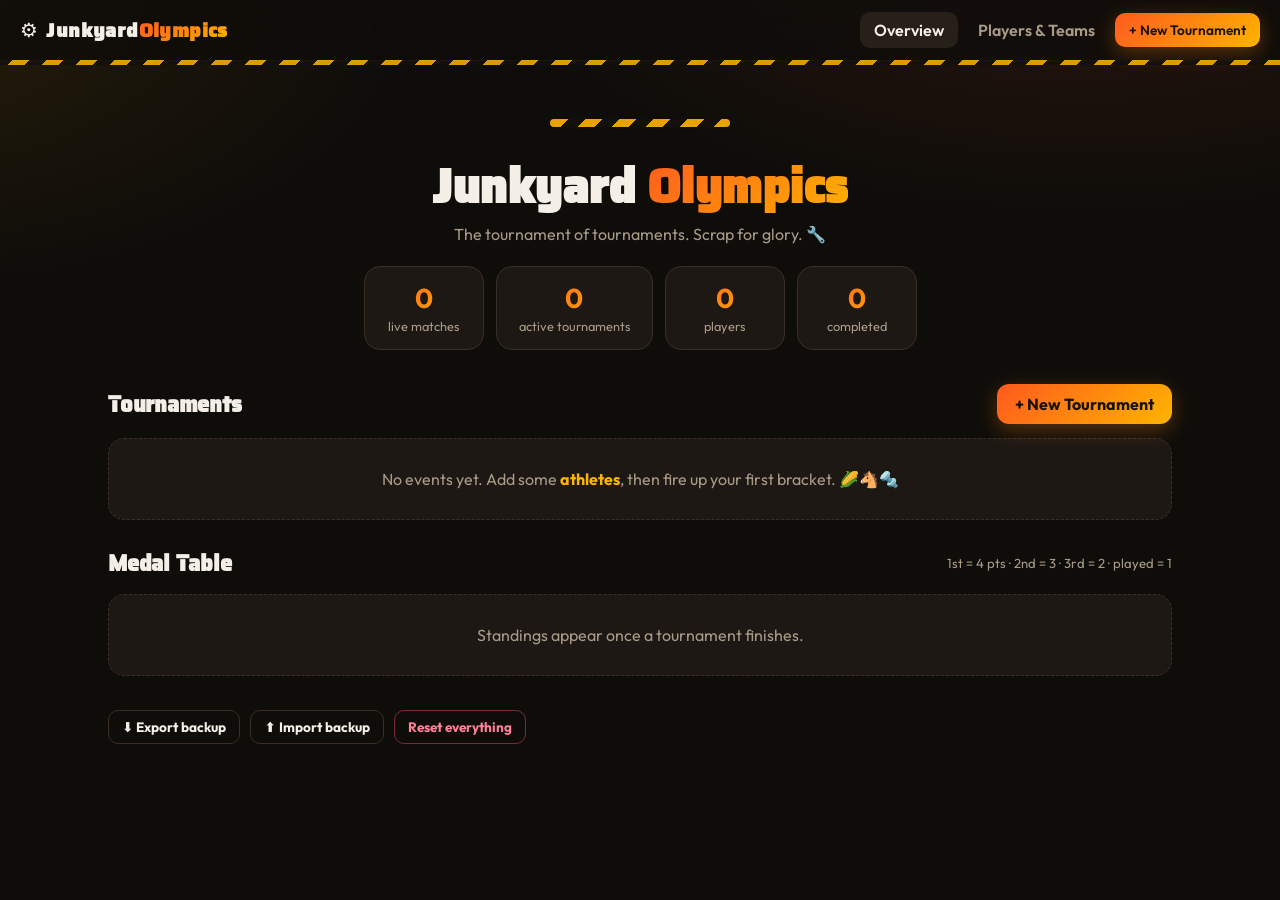
==== index.html @ e13b5304 "Theme the app for the Junkyard Olympics party - Rebrand UI to Junkyard Olympics with gear logo and s" ====
<!DOCTYPE html>
<html lang="en">
<head>
<meta charset="utf-8">
<meta name="viewport" content="width=device-width, initial-scale=1">
<title>Junkyard Olympics</title>
<link rel="icon" href="data:image/svg+xml,<svg xmlns=%22http://www.w3.org/2000/svg%22 viewBox=%220 0 100 100%22><text y=%22.9em%22 font-size=%2290%22>⚙️</text></svg>">
<link rel="preconnect" href="https://fonts.googleapis.com">
<link rel="preconnect" href="https://fonts.gstatic.com" crossorigin>
<link href="https://fonts.googleapis.com/css2?family=Outfit:wght@400;600;800;900&family=Saira+Stencil+One&display=swap" rel="stylesheet">
<link rel="stylesheet" href="css/style.css">
</head>
<body>
<header class="topbar">
  <a class="brand" href="#/">⚙️ <span>Junkyard<em>Olympics</em></span></a>
  <nav class="topnav">
    <a href="#/" data-nav="home">Overview</a>
    <a href="#/players" data-nav="players">Players &amp; Teams</a>
    <a href="#/new" class="btn btn-accent btn-sm" data-nav="new">+ New Tournament</a>
  </nav>
</header>
<main id="app"></main>
<canvas id="confetti"></canvas>
<div id="toasts"></div>
<script src="js/util.js"></script>
<script src="js/store.js"></script>
<script src="js/bracket.js"></script>
<script src="js/views.js"></script>
<script src="js/app.js"></script>
</body>
</html>
---- css/style.css ----
/* ============ Junkyard Olympics theme ============
   Rust, scrap steel and caution tape. */

:root {
  --bg: #0f0d0a;
  --bg2: #171310;
  --card: #1d1814;
  --card2: #272019;
  --line: #3a2f24;
  --text: #f4efe7;
  --muted: #a89a86;
  --accent: #ffb400;
  --accent2: #ff5a1e;
  --grad: linear-gradient(135deg, #ff5a1e, #ffb400);
  --hazard: repeating-linear-gradient(-45deg,
    #ffb400 0 12px, #14100c 12px 24px);
  --live: #ff4757;
  --ok: #06d6a0;
  --gold: #ffd166;
  --silver: #c8d0e0;
  --bronze: #e0925a;
  --radius: 16px;
}

* { box-sizing: border-box; margin: 0; padding: 0; }

html { scroll-behavior: smooth; }

body {
  font-family: 'Outfit', system-ui, -apple-system, 'Segoe UI', sans-serif;
  background:
    radial-gradient(1000px 500px at 85% -10%, rgba(255, 90, 30, .13), transparent 60%),
    radial-gradient(900px 480px at -10% 0%, rgba(255, 180, 0, .10), transparent 60%),
    var(--bg);
  color: var(--text);
  min-height: 100vh;
}

/* stencil display type for the junkyard look */
h1, h2, .brand, .round h4, .vs, .wintag {
  font-family: 'Saira Stencil One', 'Outfit', system-ui, sans-serif;
  font-weight: 400;
  letter-spacing: .02em;
}

a { color: inherit; text-decoration: none; }
h1, h2, h3, h4 { font-weight: 800; letter-spacing: -.01em; }
h1 { font-size: 2rem; }
h2 { font-size: 1.35rem; margin: 28px 0 14px; }
h3 { font-size: 1.05rem; }
.muted { color: var(--muted); }
.small { font-size: .82rem; }

main { max-width: 1100px; margin: 0 auto; padding: 24px 18px 80px; }

/* ---------- top bar ---------- */

.topbar {
  position: sticky; top: 0; z-index: 20;
  display: flex; align-items: center; justify-content: space-between;
  padding: 12px 20px;
  background: rgba(15, 13, 10, .82);
  backdrop-filter: blur(12px);
  border-bottom: 1px solid var(--line);
}
.topbar::after {
  content: ''; position: absolute; left: 0; right: 0; bottom: -5px;
  height: 5px; background: var(--hazard); opacity: .85;
}

.brand { font-size: 1.25rem; font-weight: 900; display: flex; gap: 8px; align-items: center; }
.brand em { font-style: normal; background: var(--grad); -webkit-background-clip: text; background-clip: text; color: transparent; }

.topnav { display: flex; gap: 6px; align-items: center; }
.topnav a { padding: 8px 14px; border-radius: 10px; font-weight: 600; color: var(--muted); }
.topnav a:hover { color: var(--text); background: var(--card); }
.topnav a.on { color: var(--text); background: var(--card2); }
.topnav a.btn { color: #1a1206; }

/* ---------- buttons / chips ---------- */

.btn {
  display: inline-flex; align-items: center; gap: 8px;
  border: 0; cursor: pointer; font: inherit; font-weight: 700;
  padding: 10px 18px; border-radius: 12px;
  background: var(--card2); color: var(--text);
  transition: transform .12s, box-shadow .12s, filter .12s;
}
.btn:hover { transform: translateY(-1px); filter: brightness(1.12); }
.btn:active { transform: translateY(0); }
.btn-accent { background: var(--grad); color: #1a1206; box-shadow: 0 6px 20px rgba(255, 140, 20, .3); }
.btn-ghost { background: transparent; border: 1px solid var(--line); }
.btn-danger { background: transparent; border: 1px solid #7a2a3a; color: #ff8097; }
.btn-danger:hover { background: rgba(255, 71, 87, .12); }
.btn-live { background: var(--live); color: #fff; }
.btn-sm { padding: 7px 13px; font-size: .85rem; border-radius: 10px; }
.btn-lg { padding: 14px 26px; font-size: 1.05rem; border-radius: 14px; }
.btn-score { background: var(--card2); font-size: 1.2rem; padding: 14px 0; flex: 1; }

.chip {
  display: inline-flex; align-items: center; gap: 6px;
  font-size: .74rem; font-weight: 700; letter-spacing: .04em;
  padding: 4px 10px; border-radius: 999px; text-transform: uppercase;
}
.chip-live { background: rgba(255, 71, 87, .16); color: #ff6b7d; }
.chip-active { background: rgba(76, 201, 240, .14); color: #6fd6ff; }
.chip-done { background: rgba(6, 214, 160, .14); color: #3fe0b0; }
.chip-rule { background: var(--card2); color: var(--muted); text-transform: none; letter-spacing: 0; }
.chip-static { background: rgba(255, 209, 102, .15); color: var(--gold); }
.chip-random { background: rgba(199, 125, 255, .15); color: #c77dff; }

.pulse {
  width: 8px; height: 8px; border-radius: 50%;
  background: var(--live);
  animation: pulse 1.2s infinite;
}
@keyframes pulse {
  0% { box-shadow: 0 0 0 0 rgba(255, 71, 87, .7); }
  70% { box-shadow: 0 0 0 7px rgba(255, 71, 87, 0); }
  100% { box-shadow: 0 0 0 0 rgba(255, 71, 87, 0); }
}

.badge-live { font-size: .8rem; margin-left: 4px; }

/* ---------- hero / stats ---------- */

.hero { text-align: center; padding: 34px 0 8px; }
.hero-stripe {
  width: 180px; height: 8px; margin: 0 auto 22px;
  background: var(--hazard); border-radius: 4px; opacity: .9;
}
.hero h1 { font-size: clamp(1.9rem, 5vw, 3rem); font-weight: 900; }
.hero h1 em { font-style: normal; background: var(--grad); -webkit-background-clip: text; background-clip: text; color: transparent; }

.stats { display: flex; gap: 12px; justify-content: center; flex-wrap: wrap; margin-top: 22px; }
.stat {
  background: var(--card); border: 1px solid var(--line); border-radius: var(--radius);
  padding: 14px 22px; min-width: 120px; text-align: center;
}
.stat b { display: block; font-size: 1.7rem; background: var(--grad); -webkit-background-clip: text; background-clip: text; color: transparent; }
.stat span { color: var(--muted); font-size: .8rem; }

/* ---------- sections / cards ---------- */

.sec-head { display: flex; align-items: center; justify-content: space-between; gap: 12px; flex-wrap: wrap; margin: 26px 0 14px; }
.sec-head h2, .sec-head h3 { margin: 0; }

.card {
  background: var(--card); border: 1px solid var(--line);
  border-radius: var(--radius); padding: 18px;
}

.empty {
  background: var(--card); border: 1px dashed var(--line);
  border-radius: var(--radius); padding: 30px; text-align: center; color: var(--muted);
}
.empty a { color: var(--accent); font-weight: 700; }

/* ---------- tournament cards ---------- */

.tgrid { display: grid; grid-template-columns: repeat(auto-fill, minmax(250px, 1fr)); gap: 14px; }

.tcard {
  background: var(--card); border: 1px solid var(--line); border-radius: var(--radius);
  padding: 18px; display: flex; flex-direction: column; gap: 8px;
  transition: transform .15s, border-color .15s, box-shadow .15s;
}
.tcard:hover { transform: translateY(-3px); border-color: #55432e; box-shadow: 0 14px 30px rgba(0, 0, 0, .35); }
.tcard-top { display: flex; justify-content: space-between; align-items: center; }
.tcard-icon { font-size: 1.9rem; }
.card-champ { color: var(--gold); font-weight: 700; font-size: .9rem; }

.bar { height: 6px; border-radius: 999px; background: var(--card2); overflow: hidden; margin-top: 6px; }
.bar-fill { height: 100%; background: var(--grad); border-radius: 999px; transition: width .4s; }

/* ---------- leaderboard ---------- */

.tablewrap { overflow-x: auto; border-radius: var(--radius); border: 1px solid var(--line); }
table.lb { width: 100%; border-collapse: collapse; background: var(--card); }
.lb th, .lb td { padding: 11px 14px; text-align: left; white-space: nowrap; }
.lb th { font-size: .74rem; text-transform: uppercase; letter-spacing: .06em; color: var(--muted); border-bottom: 1px solid var(--line); }
.lb tbody tr { border-bottom: 1px solid rgba(58, 47, 36, .5); }
.lb tbody tr:last-child { border-bottom: 0; }
.lb .rank { width: 44px; font-weight: 800; }
.lb .pts { font-weight: 800; font-size: 1.05rem; background: var(--grad); -webkit-background-clip: text; background-clip: text; color: transparent; }
.podium-1 { background: rgba(255, 209, 102, .07); }
.podium-2 { background: rgba(200, 208, 224, .05); }
.podium-3 { background: rgba(224, 146, 90, .06); }

/* ---------- players page ---------- */

.addrow { display: flex; gap: 10px; margin-bottom: 14px; flex-wrap: wrap; }
.addrow input { flex: 1; min-width: 220px; }

input, select, textarea {
  font: inherit; color: var(--text);
  background: var(--bg2); border: 1px solid var(--line); border-radius: 10px;
  padding: 10px 13px; outline: none;
}
input:focus, select:focus, textarea:focus { border-color: var(--accent); }

.chips { display: flex; flex-wrap: wrap; gap: 8px; margin: 6px 0 10px; }
.pchip {
  display: inline-flex; align-items: center; gap: 6px;
  background: var(--card2); border: 1px solid var(--line);
  padding: 6px 8px 6px 13px; border-radius: 999px; font-weight: 600; font-size: .9rem;
}
.pchip .x {
  border: 0; background: transparent; color: var(--muted); cursor: pointer;
  font-size: 1rem; line-height: 1; padding: 2px 6px; border-radius: 50%;
}
.pchip .x:hover { color: #ff6b7d; background: rgba(255, 71, 87, .15); }

.checkgrid { display: grid; grid-template-columns: repeat(auto-fill, minmax(180px, 1fr)); gap: 6px; }
.check { display: flex; align-items: center; gap: 8px; padding: 7px 10px; border-radius: 10px; cursor: pointer; }
.check:hover { background: var(--card2); }
.check input { accent-color: var(--accent); width: 16px; height: 16px; }

.teamgrid { display: grid; grid-template-columns: repeat(auto-fill, minmax(240px, 1fr)); gap: 12px; margin-top: 12px; }
.teamcard .sec-head { margin: 0 0 6px; }

/* ---------- new tournament form ---------- */

.form { display: flex; flex-direction: column; gap: 16px; max-width: 760px; }
.f { display: flex; flex-direction: column; gap: 6px; font-weight: 600; font-size: .92rem; }
.f input, .f select, .f textarea { font-weight: 400; }

.gamerow { display: flex; gap: 8px; flex-wrap: wrap; }
.gbtn {
  display: flex; flex-direction: column; align-items: center; gap: 4px;
  font: inherit; font-weight: 700; font-size: .85rem; cursor: pointer;
  background: var(--card2); color: var(--text);
  border: 2px solid transparent; border-radius: 14px; padding: 12px 18px;
  transition: border-color .12s, transform .12s;
}
.gbtn span { font-size: 1.6rem; }
.gbtn:hover { transform: translateY(-2px); }
.gbtn.on { border-color: var(--accent); background: rgba(255, 180, 0, .09); }

.f-rules { border: 1px solid var(--line); border-radius: var(--radius); padding: 14px 16px 16px; display: flex; flex-direction: column; gap: 12px; }
.f-rules legend { padding: 0 8px; font-weight: 800; }
.rulesrow { display: flex; gap: 14px; flex-wrap: wrap; }
.rulesrow .f { flex: 1; min-width: 110px; }

.rteams { display: grid; grid-template-columns: repeat(auto-fill, minmax(210px, 1fr)); gap: 8px; }
.rteam { background: var(--card2); border-radius: 12px; padding: 10px 13px; display: flex; flex-direction: column; gap: 2px; }

.draftcount { font-weight: 800; color: var(--muted); }
.draftcount.ok { color: var(--ok); }

/* ---------- tournament page ---------- */

.backlink { color: var(--muted); font-weight: 600; display: inline-block; margin-bottom: 14px; }
.backlink:hover { color: var(--text); }

.thead { display: flex; gap: 16px; align-items: flex-start; margin-bottom: 18px; }
.thead-icon { font-size: 2.6rem; line-height: 1; }
.chiprow { display: flex; gap: 8px; flex-wrap: wrap; margin-top: 8px; }

.podium { display: flex; gap: 14px; flex-wrap: wrap; margin: 14px 0 8px; }
.pod { display: flex; flex-direction: column; gap: 2px; padding: 10px 18px; border-radius: 12px; background: var(--card2); font-size: 1.15rem; }
.pod b { font-size: 1rem; }
.pod span { font-size: .75rem; color: var(--muted); }
.pod-1 { border: 1px solid rgba(255, 209, 102, .4); }
.pod-2 { border: 1px solid rgba(200, 208, 224, .3); }
.pod-3 { border: 1px solid rgba(224, 146, 90, .35); }
.pod-rest { opacity: .75; }

.queue { display: flex; flex-direction: column; gap: 8px; margin: 14px 0; }
.qitem {
  display: flex; align-items: center; gap: 12px; flex-wrap: wrap;
  background: var(--card); border: 1px solid var(--line);
  border-radius: 12px; padding: 10px 14px;
}
.qitem .btn { margin-left: auto; }
.qlive { border-color: rgba(255, 71, 87, .4); }

/* ---------- bracket ---------- */

.bracket {
  display: flex; gap: 26px; overflow-x: auto;
  padding: 14px 4px 20px;
}
.round { min-width: 230px; }
.round h4 {
  text-transform: uppercase; letter-spacing: .08em; font-size: .74rem;
  color: var(--muted); margin-bottom: 10px;
}
.roundcol {
  display: flex; flex-direction: column; justify-content: space-around;
  gap: 16px; height: 100%; min-height: 60px;
}

.match {
  background: var(--card); border: 1px solid var(--line); border-radius: 12px;
  overflow: hidden; position: relative;
}
.match.live { border-color: rgba(255, 71, 87, .55); box-shadow: 0 0 18px rgba(255, 71, 87, .15); }
.match.done { opacity: .92; }

.mrow {
  display: flex; justify-content: space-between; align-items: center;
  padding: 9px 13px; gap: 10px;
}
.mrow + .mrow { border-top: 1px solid rgba(58, 47, 36, .6); }
.mname { font-weight: 600; font-size: .92rem; overflow: hidden; text-overflow: ellipsis; white-space: nowrap; }
.mscore { font-weight: 800; }
.mrow.won { background: rgba(6, 214, 160, .08); }
.mrow.won .mname::after { content: ' ✓'; color: var(--ok); }
.mrow.lost { opacity: .55; }
.mact { padding: 8px 12px; border-top: 1px solid rgba(58, 47, 36, .6); display: flex; justify-content: flex-end; }

/* ---------- score page ---------- */

.scorepage { max-width: 900px; margin: 0 auto; }
.scorehead { text-align: center; margin-bottom: 22px; }
.scorehead h2 { margin: 0 0 10px; }
.scorehead .chiprow { justify-content: center; }

.scoreboard {
  display: grid; grid-template-columns: 1fr auto 1fr;
  gap: 16px; align-items: stretch;
}

.spanel {
  background: var(--card); border: 1px solid var(--line); border-radius: 20px;
  padding: 22px 18px; text-align: center;
  display: flex; flex-direction: column; gap: 10px;
  transition: border-color .2s, box-shadow .2s;
}
.spanel h3 { font-size: 1.25rem; }
.spanel.at-target { border-color: var(--gold); box-shadow: 0 0 24px rgba(255, 209, 102, .15); }
.spanel.winner { border-color: var(--ok); box-shadow: 0 0 24px rgba(6, 214, 160, .18); }

.sscore {
  font-size: clamp(4rem, 14vw, 7rem); font-weight: 900; line-height: 1;
  background: var(--grad); -webkit-background-clip: text; background-clip: text; color: transparent;
  font-variant-numeric: tabular-nums;
}
.sbtns { display: flex; gap: 8px; }
.wintag { font-weight: 900; color: var(--ok); letter-spacing: .1em; }

.vs { align-self: center; font-weight: 900; color: var(--muted); font-size: 1.1rem; }

.scoreactions { display: flex; justify-content: center; margin-top: 24px; gap: 12px; }

@media (max-width: 640px) {
  .scoreboard { grid-template-columns: 1fr; }
  .vs { display: none; }
  .thead h1 { font-size: 1.5rem; }
  .topnav a[data-nav="players"], .topnav a[data-nav="home"] { padding: 8px 9px; font-size: .85rem; }
}

/* ---------- data tools ---------- */

.datatools { display: flex; gap: 10px; flex-wrap: wrap; margin-top: 34px; }

/* ---------- toasts ---------- */

#toasts {
  position: fixed; bottom: 18px; left: 50%; transform: translateX(-50%);
  display: flex; flex-direction: column; gap: 8px; z-index: 50; width: min(480px, 92vw);
}
.toast {
  background: var(--card2); border: 1px solid var(--line);
  border-radius: 12px; padding: 12px 16px; font-size: .92rem;
  opacity: 0; transform: translateY(10px); transition: all .3s;
  box-shadow: 0 10px 30px rgba(0, 0, 0, .45);
}
.toast.show { opacity: 1; transform: translateY(0); }
.toast-ok { border-color: rgba(6, 214, 160, .5); }
.toast-warn { border-color: rgba(255, 209, 102, .5); }
.toast-error { border-color: rgba(255, 71, 87, .5); }

/* ---------- confetti ---------- */

#confetti { position: fixed; inset: 0; pointer-events: none; z-index: 60; }
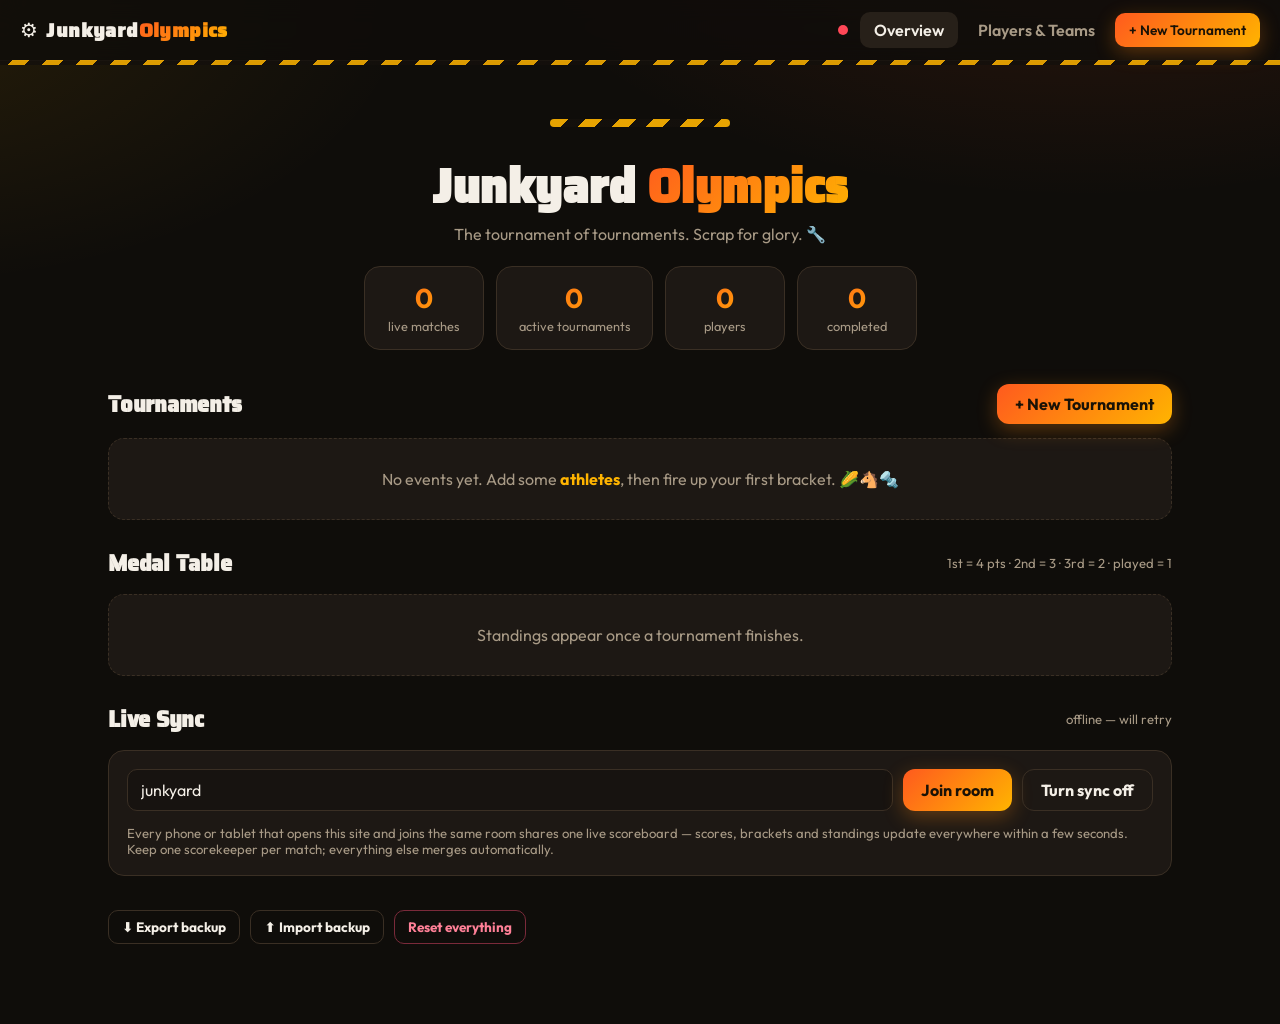
==== commit e8d481a6: "Add multi-device live sync via Cloudflare Worker + D1 Every device that opens the app and joins the " ====
--- a/index.html
+++ b/index.html
@@ -14,6 +14,7 @@
 <header class="topbar">
   <a class="brand" href="#/">⚙️ <span>Junkyard<em>Olympics</em></span></a>
   <nav class="topnav">
+    <span id="sync-dot" class="sync-dot sync-connecting" title="sync status"></span>
     <a href="#/" data-nav="home">Overview</a>
     <a href="#/players" data-nav="players">Players &amp; Teams</a>
     <a href="#/new" class="btn btn-accent btn-sm" data-nav="new">+ New Tournament</a>
@@ -25,6 +26,7 @@
 <script src="js/util.js"></script>
 <script src="js/store.js"></script>
 <script src="js/bracket.js"></script>
+<script src="js/sync.js"></script>
 <script src="js/views.js"></script>
 <script src="js/app.js"></script>
 </body>
--- a/css/style.css
+++ b/css/style.css
@@ -122,6 +122,16 @@
 
 .badge-live { font-size: .8rem; margin-left: 4px; }
 
+/* live-sync status dot in the top bar */
+.sync-dot {
+  width: 10px; height: 10px; border-radius: 50%;
+  background: #5c5348; margin-right: 6px; flex: none;
+}
+.sync-live { background: var(--ok); box-shadow: 0 0 8px rgba(6, 214, 160, .6); }
+.sync-error { background: var(--live); }
+.sync-connecting { background: var(--gold); animation: pulse 1.2s infinite; }
+.sync-off { background: #5c5348; }
+
 /* ---------- hero / stats ---------- */
 
 .hero { text-align: center; padding: 34px 0 8px; }
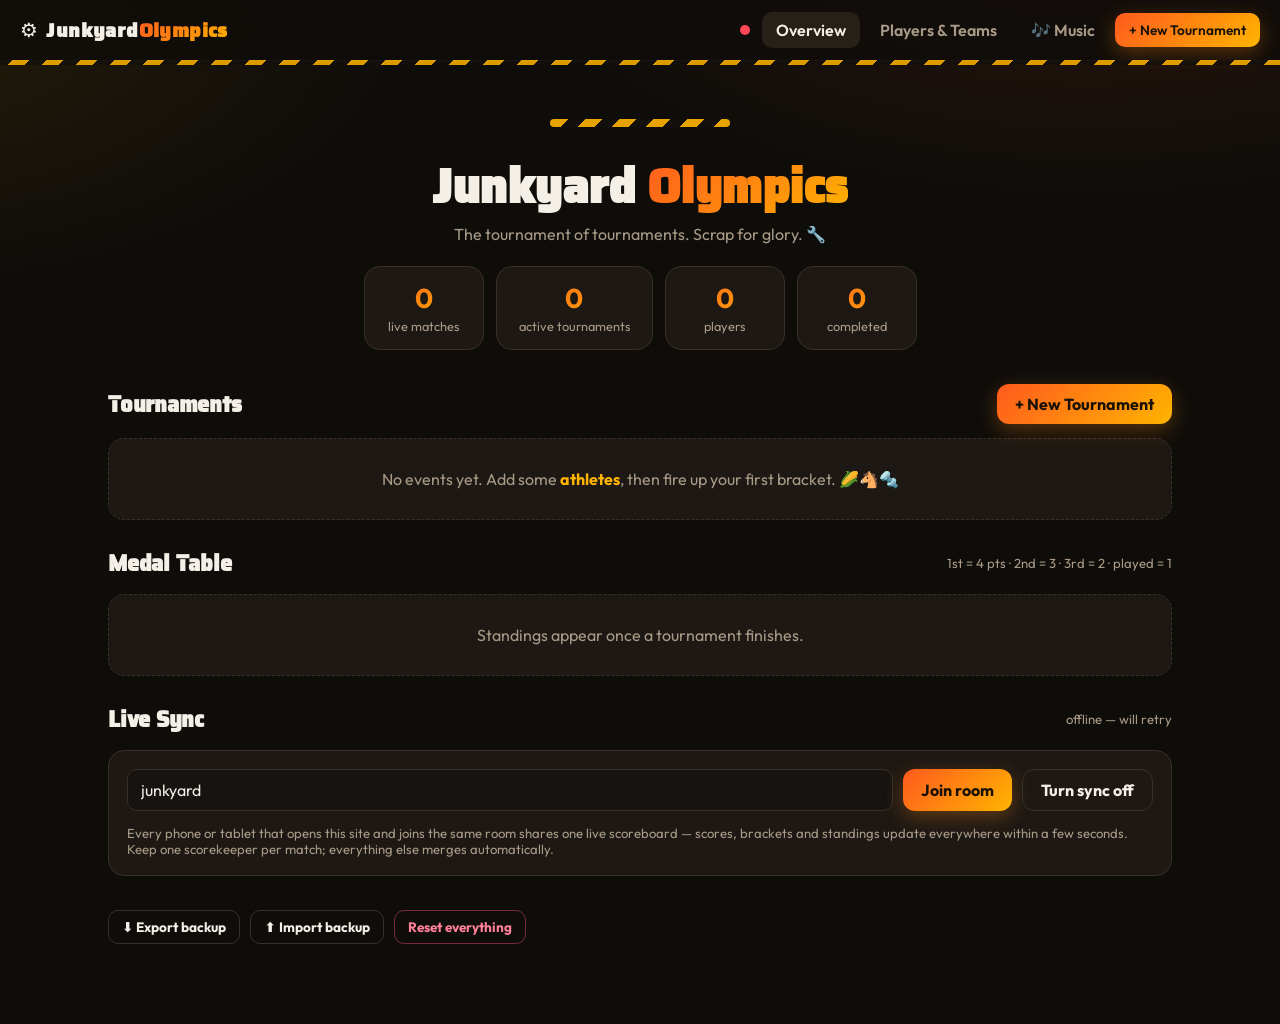
==== commit f16efa45: "Add Junkyard Jukebox — Spotify party music platform New sub-site at music.junkyardolympics.com (work" ====
--- a/index.html
+++ b/index.html
@@ -17,6 +17,7 @@
     <span id="sync-dot" class="sync-dot sync-connecting" title="sync status"></span>
     <a href="#/" data-nav="home">Overview</a>
     <a href="#/players" data-nav="players">Players &amp; Teams</a>
+    <a href="https://music.junkyardolympics.com" title="Junkyard Jukebox">🎶 Music</a>
     <a href="#/new" class="btn btn-accent btn-sm" data-nav="new">+ New Tournament</a>
   </nav>
 </header>
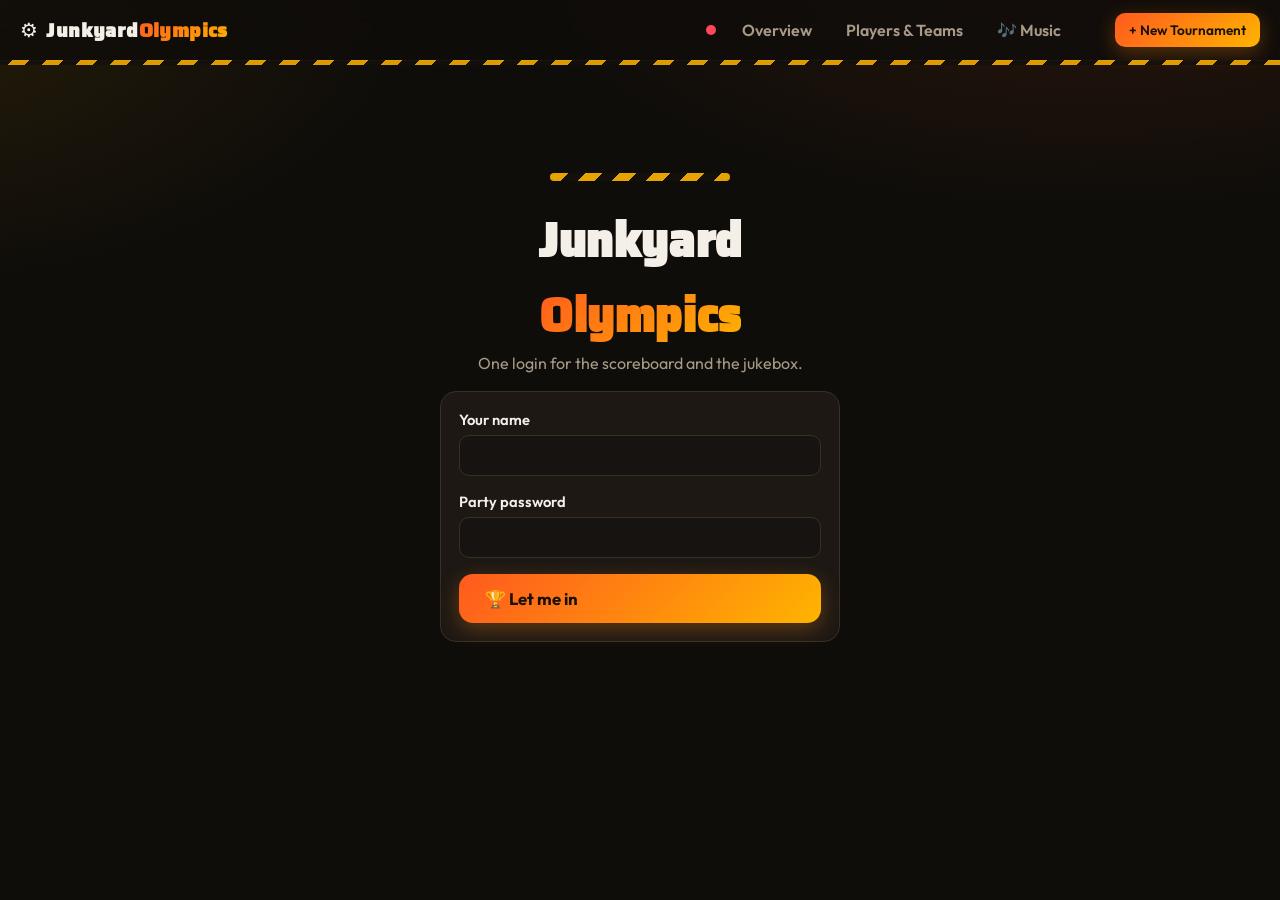
==== commit 011cf563: "Shared login across both sites + bracket admin powers One login now works on junkyardolympics.com an" ====
--- a/index.html
+++ b/index.html
@@ -18,6 +18,7 @@
     <a href="#/" data-nav="home">Overview</a>
     <a href="#/players" data-nav="players">Players &amp; Teams</a>
     <a href="https://music.junkyardolympics.com" title="Junkyard Jukebox">🎶 Music</a>
+    <a href="#" id="who" data-action="auth-logout" title="log out"></a>
     <a href="#/new" class="btn btn-accent btn-sm" data-nav="new">+ New Tournament</a>
   </nav>
 </header>
@@ -25,6 +26,7 @@
 <canvas id="confetti"></canvas>
 <div id="toasts"></div>
 <script src="js/util.js"></script>
+<script src="js/auth.js"></script>
 <script src="js/store.js"></script>
 <script src="js/bracket.js"></script>
 <script src="js/sync.js"></script>
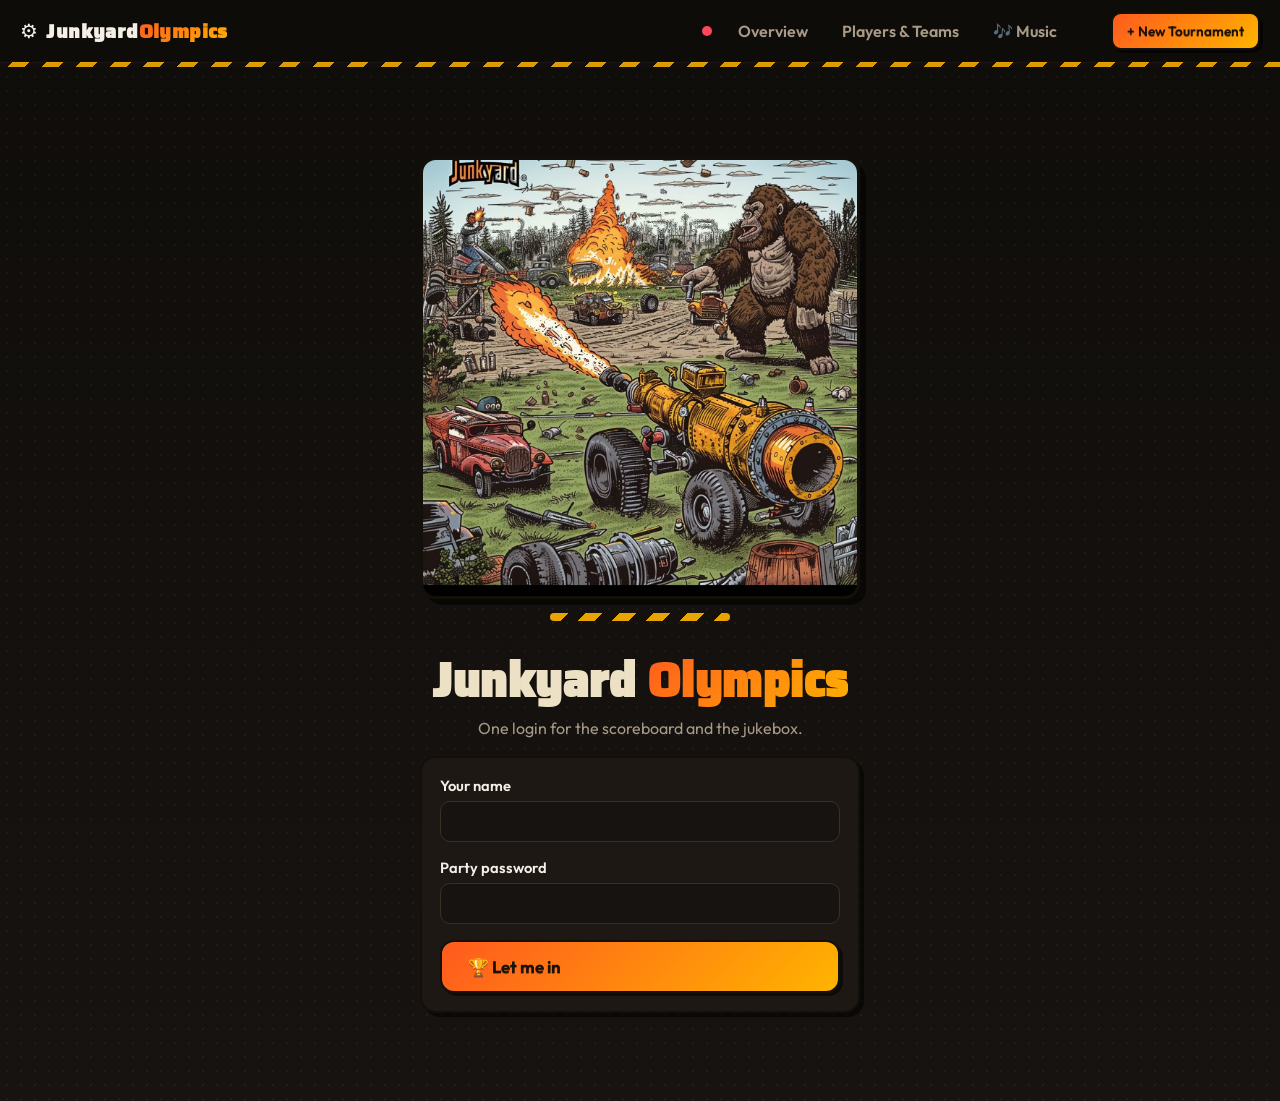
==== commit 1eeb7a3b: "Merge Chris's brand, QR signup flow, and Field Pong From Chris's junkyard-olympics spec/plan (his re" ====
--- a/index.html
+++ b/index.html
@@ -25,6 +25,7 @@
 <main id="app"></main>
 <canvas id="confetti"></canvas>
 <div id="toasts"></div>
+<script src="js/qrcode.js"></script>
 <script src="js/util.js"></script>
 <script src="js/auth.js"></script>
 <script src="js/store.js"></script>
--- a/css/style.css
+++ b/css/style.css
@@ -385,3 +385,57 @@
 /* ---------- confetti ---------- */
 
 #confetti { position: fixed; inset: 0; pointer-events: none; z-index: 60; }
+
+/* ---- double-elimination bracket sections ---- */
+.brh { margin: 18px 0 8px; font-size: 1.05rem; }
+.brh .muted.small { font-weight: 400; }
+
+/* ==== Chris's brand pass: comic outlines, halftone grit, junkyard palette ==== */
+:root {
+  --olive: #7a8450; --cream: #ece1c4; --rustred: #c23b22; --ink: #131009;
+}
+/* halftone dot grit over the background */
+body {
+  background-image:
+    radial-gradient(rgba(236, 225, 196, .05) 1px, transparent 1.4px),
+    linear-gradient(180deg, var(--bg) 0%, var(--bg2) 100%);
+  background-size: 14px 14px, 100% 100%;
+}
+h1, h2 { color: var(--cream); }
+/* comic-book panels: fat ink outlines + offset shadow */
+.card, .tcard, .match, .qitem, .teamcard, .albumcard, .stat {
+  border: 2px solid var(--ink);
+  box-shadow: 4px 4px 0 rgba(0, 0, 0, .55);
+}
+.btn-accent {
+  border: 2px solid var(--ink);
+  box-shadow: 3px 3px 0 rgba(0, 0, 0, .55);
+  text-shadow: 0 1px 0 rgba(0, 0, 0, .35);
+}
+.btn-accent:active { transform: translate(2px, 2px); box-shadow: 1px 1px 0 rgba(0, 0, 0, .55); }
+.chip { border: 1.5px solid var(--ink); }
+.bar { border: 1.5px solid var(--ink); }
+.pod-1 b { color: var(--gold); }
+/* hero artwork */
+.heroart {
+  display: block; width: 100%; max-width: 560px; margin: 0 auto 14px;
+  border: 3px solid var(--ink); border-radius: var(--radius);
+  box-shadow: 6px 6px 0 rgba(0, 0, 0, .55);
+}
+.hero-banner .heroart { max-width: 720px; }
+/* signup QR poster */
+.qr-poster {
+  margin-top: 14px; padding: 22px; text-align: center;
+  background: var(--cream); color: var(--ink);
+  border: 4px solid var(--ink); border-radius: var(--radius);
+  box-shadow: 8px 8px 0 rgba(0, 0, 0, .55);
+}
+.qr-poster h2 { color: var(--ink); margin: 12px 0 8px; letter-spacing: .04em; }
+.qr-poster p { color: #4a4335; font-weight: 600; }
+.qr-poster .qr-hero { width: 100%; max-width: 380px; border: 3px solid var(--ink); border-radius: 12px; }
+.qr-poster .qr-code svg { width: 260px; height: 260px; border: 3px solid var(--ink); background: #fff; }
+@media print {
+  body * { visibility: hidden; }
+  .qr-poster, .qr-poster * { visibility: visible; }
+  .qr-poster { position: absolute; inset: 0; margin: 0; box-shadow: none; }
+}
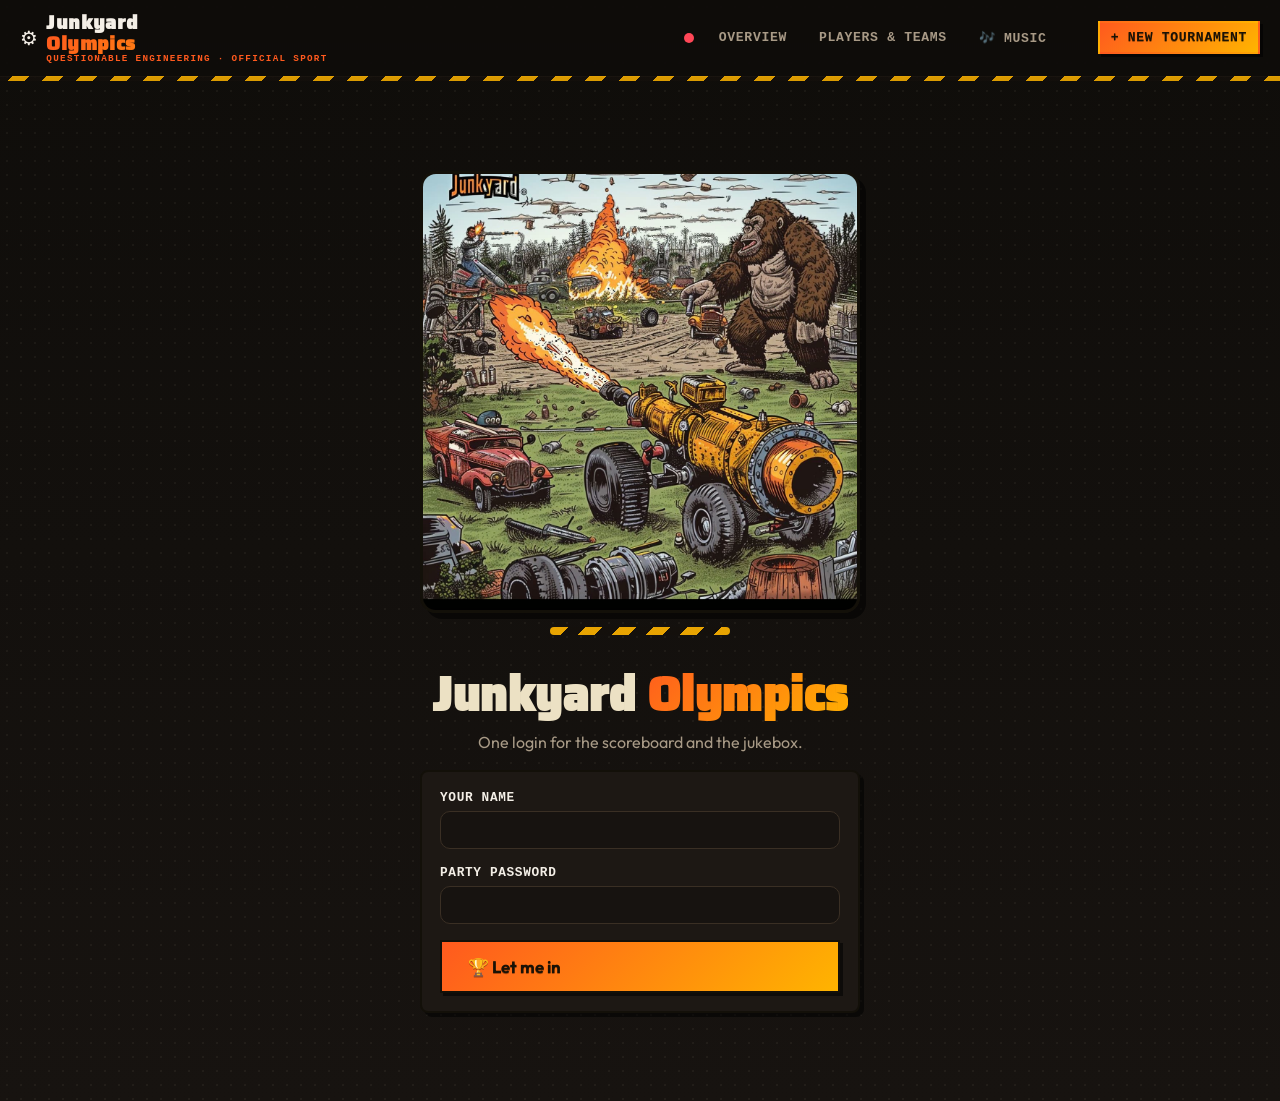
==== commit a49f5b66: "Merge round 2: self-teams w/ censor, host-only creation, HQ bridge, Chris surface style - Guests can" ====
--- a/index.html
+++ b/index.html
@@ -12,12 +12,13 @@
 </head>
 <body>
 <header class="topbar">
-  <a class="brand" href="#/">⚙️ <span>Junkyard<em>Olympics</em></span></a>
+  <a class="brand" href="#/">⚙️ <span>Junkyard<em>Olympics</em><small>questionable engineering · official sport</small></span></a>
   <nav class="topnav">
     <span id="sync-dot" class="sync-dot sync-connecting" title="sync status"></span>
     <a href="#/" data-nav="home">Overview</a>
     <a href="#/players" data-nav="players">Players &amp; Teams</a>
     <a href="https://music.junkyardolympics.com" title="Junkyard Jukebox">🎶 Music</a>
+    <a href="#" id="nav-tv" target="_blank" rel="noopener" title="TV broadcast (Event HQ)" style="display:none">📺 TV</a>
     <a href="#" id="who" data-action="auth-logout" title="log out"></a>
     <a href="#/new" class="btn btn-accent btn-sm" data-nav="new">+ New Tournament</a>
   </nav>
--- a/css/style.css
+++ b/css/style.css
@@ -439,3 +439,28 @@
   .qr-poster, .qr-poster * { visibility: visible; }
   .qr-poster { position: absolute; inset: 0; margin: 0; box-shadow: none; }
 }
+
+/* ==== Chris's surface system: masthead + ticket tabs + courier metadata ==== */
+.brand span { display: inline-flex; flex-direction: column; line-height: 1.05; }
+.brand small {
+  font-family: 'Courier New', monospace; font-weight: 700; font-size: .58rem;
+  letter-spacing: .14em; text-transform: uppercase; color: var(--accent2);
+}
+.topnav a {
+  font-family: 'Courier New', monospace; font-weight: 700; font-size: .82rem;
+  text-transform: uppercase; letter-spacing: .05em;
+  border: 2px solid transparent; border-radius: 0; padding: 7px 11px;
+}
+.topnav a.on, .topnav a:hover {
+  background: var(--cream); color: var(--ink);
+  border-color: var(--ink); box-shadow: 2px 2px 0 rgba(0, 0, 0, .55);
+}
+.topnav a.btn { border-radius: 0; }
+.chip, .muted.small, .small, .tmeta, .f label, label.f {
+  font-family: 'Courier New', monospace;
+}
+.f { text-transform: uppercase; letter-spacing: .05em; font-size: .8rem; }
+.f input, .f select, .f textarea { text-transform: none; letter-spacing: normal; font-family: 'Outfit', sans-serif; }
+.chip { border-radius: 0; text-transform: uppercase; letter-spacing: .04em; }
+.btn { border-radius: 0; }
+.card, .tcard, .match, .teamcard { border-radius: 8px; }
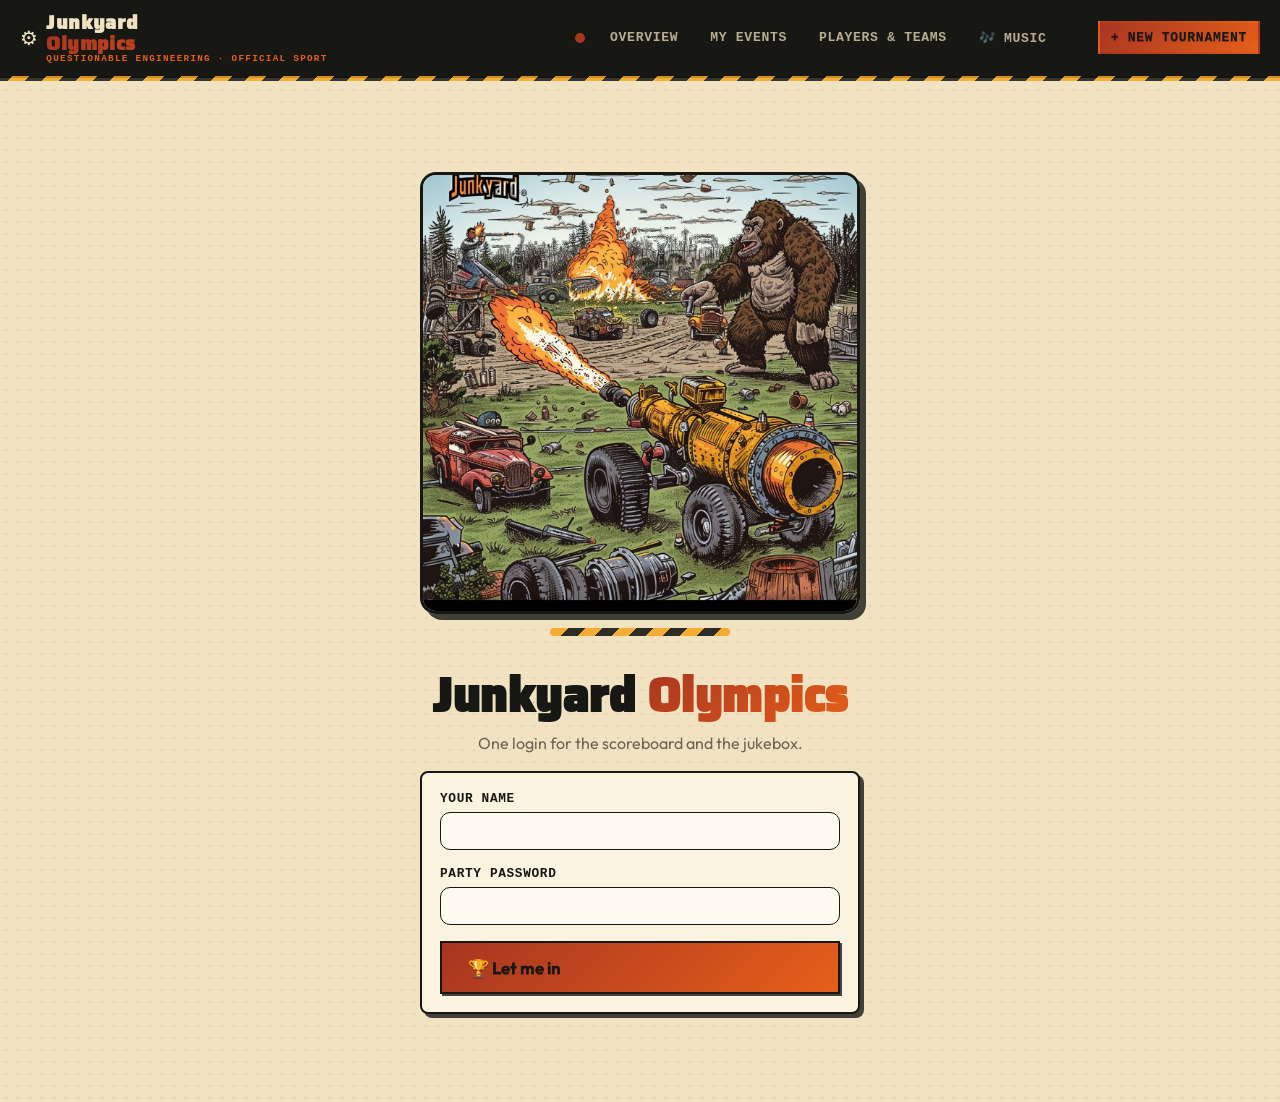
==== commit b6f66fd4: "Event self-signup — Chris's "pick my events" flow on the scoreboard - Guests land on a Pick Your Eve" ====
--- a/index.html
+++ b/index.html
@@ -16,6 +16,7 @@
   <nav class="topnav">
     <span id="sync-dot" class="sync-dot sync-connecting" title="sync status"></span>
     <a href="#/" data-nav="home">Overview</a>
+    <a href="#/games" data-nav="games">My Events</a>
     <a href="#/players" data-nav="players">Players &amp; Teams</a>
     <a href="https://music.junkyardolympics.com" title="Junkyard Jukebox">🎶 Music</a>
     <a href="#" id="nav-tv" target="_blank" rel="noopener" title="TV broadcast (Event HQ)" style="display:none">📺 TV</a>
--- a/css/style.css
+++ b/css/style.css
@@ -464,3 +464,93 @@
 .chip { border-radius: 0; text-transform: uppercase; letter-spacing: .04em; }
 .btn { border-radius: 0; }
 .card, .tcard, .match, .teamcard { border-radius: 8px; }
+.qr-poster .qr-pass-line {
+  font-family: 'Courier New', monospace; font-weight: 700; font-size: 1.05rem;
+  letter-spacing: .06em; margin-top: 10px; border-top: 3px dashed var(--ink); padding-top: 12px;
+}
+
+/* ==================== PAPER EDITION ====================
+   Chris's competitor-pass look: dirty-cream paper, ink text,
+   ticket cards, flame-orange accents, dark masthead. */
+:root {
+  --bg: #f1e3c1;
+  --bg2: #e7d7b0;
+  --card: #faf3e0;
+  --card2: #efe4c8;
+  --line: #171814;
+  --text: #171814;
+  --muted: #6c6350;
+  --accent: #e65f1a;
+  --accent2: #a73520;
+  --grad: linear-gradient(135deg, #a73520, #e65f1a);
+  --hazard: repeating-linear-gradient(-45deg, #f5a623 0 12px, #171814 12px 24px);
+  --live: #a73520;
+  --ok: #667342;
+  --gold: #8a6100;
+  --ink: #171814;
+  --cream: #f1e3c1;
+  --olive: #667342;
+}
+body {
+  background-color: var(--bg);
+  background-image: radial-gradient(rgba(23, 24, 20, .07) 1px, transparent 1.4px);
+  background-size: 12px 12px;
+  color: var(--text);
+}
+h1, h2 { color: var(--ink); }
+main h2 { text-transform: uppercase; border-bottom: 3px solid var(--ink); padding-bottom: 6px; }
+.hero h1 em, .brand em { background: var(--grad); -webkit-background-clip: text; background-clip: text; color: transparent; }
+
+/* masthead stays soot-dark like the competitor pass */
+.topbar { background: #171814; border-bottom: 2px solid #000; backdrop-filter: none; }
+.topbar .brand, .topbar .brand span { color: #f1e3c1; }
+.topnav a { color: #b9ad92; }
+.topnav a:hover, .topnav a.on { color: var(--ink); background: var(--cream); }
+
+/* buttons get full ink outlines on paper */
+.btn { border: 2px solid var(--ink); box-shadow: 2px 2px 0 rgba(23, 24, 20, .8); }
+.btn:hover { transform: none; filter: none; background: #fff8ea; }
+.btn-accent:hover { background: var(--grad); filter: brightness(1.06); }
+.btn-ghost { background: transparent; }
+.btn-danger { border-color: var(--accent2); color: var(--accent2); }
+.btn-danger:hover { background: rgba(167, 53, 32, .1); }
+.btn-live { background: var(--live); color: #f1e3c1; }
+.topnav a.btn, .btn-accent { color: #171814; }
+
+/* chips re-inked for light paper */
+.chip-live { background: rgba(167, 53, 32, .14); color: #a73520; }
+.chip-active { background: rgba(43, 93, 115, .14); color: #2b5d73; }
+.chip-done { background: rgba(102, 115, 66, .18); color: #4d5731; }
+.chip-static { background: rgba(245, 166, 35, .2); color: #7a5600; }
+.chip-random { background: rgba(109, 75, 143, .14); color: #5d3f7d; }
+.chip-rule { background: var(--card2); color: #4a4335; }
+
+.tcard:hover { border-color: var(--ink); box-shadow: 6px 6px 0 rgba(23, 24, 20, .8); }
+.card, .tcard, .match, .qitem, .teamcard, .stat {
+  box-shadow: 4px 4px 0 rgba(23, 24, 20, .8);
+}
+.heroart, .hero-banner .heroart { box-shadow: 6px 6px 0 rgba(23, 24, 20, .8); }
+
+.lb tbody tr { border-bottom: 1px solid rgba(23, 24, 20, .18); }
+.podium-1 { background: rgba(245, 166, 35, .13); }
+.podium-2 { background: rgba(136, 144, 138, .12); }
+.podium-3 { background: rgba(224, 146, 90, .14); }
+
+input, select, textarea { background: #fffaef; }
+.pchip .x:hover { color: #a73520; background: rgba(167, 53, 32, .12); }
+.gbtn.on { border-color: var(--accent); background: rgba(230, 95, 26, .1); }
+
+.mrow + .mrow, .mact { border-top: 1px solid rgba(23, 24, 20, .25); }
+.mrow.won { background: rgba(102, 115, 66, .16); }
+.qlive { border-color: var(--accent2); }
+.match.live { border-color: var(--accent2); box-shadow: 4px 4px 0 rgba(167, 53, 32, .5); }
+
+.toast { box-shadow: 4px 4px 0 rgba(23, 24, 20, .5); border-width: 2px; }
+.toast-ok { border-color: var(--ok); }
+.toast-warn { border-color: #b07c12; }
+.toast-error { border-color: var(--accent2); }
+
+.spanel.at-target { border-color: #b07c12; box-shadow: 4px 4px 0 rgba(176, 124, 18, .4); }
+.spanel.winner { border-color: var(--ok); box-shadow: 4px 4px 0 rgba(102, 115, 66, .45); }
+.wintag { color: var(--ok); }
+.brand small { color: var(--accent); }
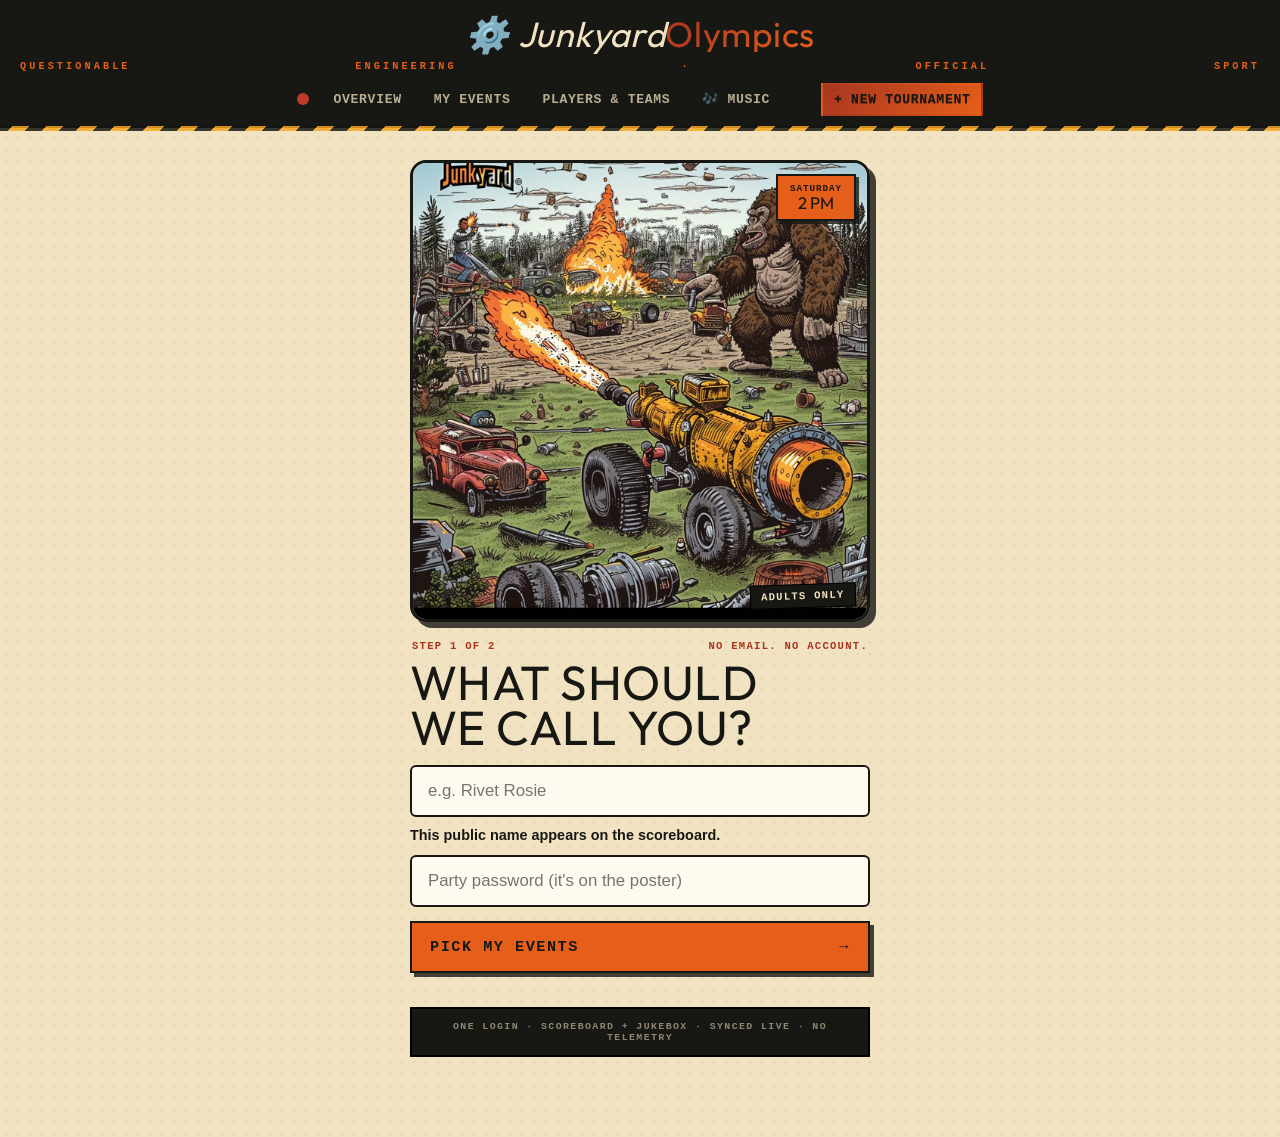
==== commit 3bd1b347: "Stacked masthead: brand above everything, tagline stretched full-width Co-Authored-By: Claude Fable " ====
--- a/index.html
+++ b/index.html
@@ -11,8 +11,9 @@
 <link rel="stylesheet" href="css/style.css">
 </head>
 <body>
-<header class="topbar">
-  <a class="brand" href="#/">⚙️ <span>Junkyard<em>Olympics</em><small>questionable engineering · official sport</small></span></a>
+<header class="topbar stacked">
+  <a class="brand" href="#/">⚙️ <span>Junkyard<em>Olympics</em></span></a>
+  <div class="brand-tag">questionable engineering · official sport</div>
   <nav class="topnav">
     <span id="sync-dot" class="sync-dot sync-connecting" title="sync status"></span>
     <a href="#/" data-nav="home">Overview</a>
--- a/css/style.css
+++ b/css/style.css
@@ -554,3 +554,197 @@
 .spanel.winner { border-color: var(--ok); box-shadow: 4px 4px 0 rgba(102, 115, 66, .45); }
 .wintag { color: var(--ok); }
 .brand small { color: var(--accent); }
+
+/* ==================== competitor pass (guest home) ==================== */
+.pass { max-width: 720px; margin: 0 auto; }
+.eyebrow {
+  font-family: 'Courier New', monospace; font-weight: 700; font-size: .72rem;
+  text-transform: uppercase; letter-spacing: .16em; color: var(--accent2); margin-bottom: 4px;
+}
+.passhead h1 { font-size: clamp(1.7rem, 6vw, 2.4rem); margin: 0; }
+.passcount { text-align: right; line-height: 1.1; }
+.passcount b { font-size: 1.7rem; display: block; }
+.passcount small { font-family: 'Courier New', monospace; text-transform: uppercase; font-size: .68rem; color: var(--muted); }
+
+.callcard {
+  display: block; margin-top: 14px; padding: 20px;
+  background: var(--grad); color: #171814;
+  border: 3px solid var(--ink); border-radius: 8px;
+  box-shadow: 5px 5px 0 rgba(23, 24, 20, .8);
+}
+.callcard .eyebrow { color: #171814; }
+.callcard h2 { border: 0; margin: 4px 0 6px; padding: 0; color: #171814; }
+.callcard.live { animation: callpulse 1.6s infinite; }
+@keyframes callpulse {
+  0%, 100% { box-shadow: 5px 5px 0 rgba(23, 24, 20, .8); }
+  50% { box-shadow: 5px 5px 0 rgba(167, 53, 32, .9), 0 0 0 4px rgba(167, 53, 32, .25); }
+}
+.callvs { font-weight: 800; margin-bottom: 12px; }
+.callvs span { background: #171814; color: #f1e3c1; padding: 2px 8px; margin: 0 6px; font-size: .8rem; }
+
+.quietcard { margin-top: 14px; color: var(--muted); border-style: dashed; }
+
+.plate { display: flex; align-items: center; gap: 12px; border-bottom: 0 !important; padding-bottom: 0 !important; margin-top: 30px; }
+.pnum {
+  font-family: 'Saira Stencil One', sans-serif; font-size: 1.3rem; line-height: 1;
+  padding: 9px 11px; border: 2px solid var(--ink); color: #f1e3c1;
+  box-shadow: 3px 3px 0 rgba(23, 24, 20, .8); flex: none;
+}
+.p-rust { background: #a73520; }
+.p-soot { background: #171814; }
+.p-olive { background: #667342; }
+.ptitle { display: flex; flex-direction: column; line-height: 1.15; }
+.ptitle small {
+  font-family: 'Courier New', monospace; font-weight: 700; font-size: .66rem;
+  text-transform: uppercase; letter-spacing: .14em; color: var(--accent2);
+}
+
+.passrows { display: flex; flex-direction: column; gap: 10px; margin-top: 12px; }
+.passrow {
+  display: flex; align-items: center; gap: 12px; padding: 12px 14px;
+  background: var(--card); border: 2px solid var(--ink); border-radius: 8px;
+  border-left: 10px solid var(--accent);
+  box-shadow: 4px 4px 0 rgba(23, 24, 20, .8);
+}
+.passrow:hover { background: #fff8ea; }
+.passrow .passicon { font-size: 1.5rem; flex: none; }
+.passrow .passinfo { flex: 1; min-width: 0; display: flex; flex-direction: column; }
+.passrow .passinfo b { letter-spacing: .03em; }
+.passrow .passinfo small { font-family: 'Courier New', monospace; color: var(--muted); font-size: .76rem; }
+
+/* ==================== FIDELITY PASS: Chris's exact type + components ==================== */
+:root { --display: Impact, 'Arial Narrow Bold', 'Arial Narrow', 'Franklin Gothic Medium', 'Outfit', sans-serif; }
+body { font-family: Arial, Helvetica, sans-serif; }
+h1, h2, h3, .brand, .round h4, .vs, .wintag, .pnum, .ptitle, .tname, .gbtn {
+  font-family: var(--display); font-weight: 400; letter-spacing: .015em;
+}
+h1, .passhead h1 { font-style: italic; }
+.brand { font-style: italic; letter-spacing: .02em; }
+.brand em { -webkit-text-stroke: 0; }
+
+/* masthead LOCAL LIVE bug (replaces the bare sync dot) */
+.sync-dot {
+  width: auto; height: auto; border-radius: 0;
+  background: transparent !important; box-shadow: none !important; animation: none !important;
+  border: 1px solid #f1e3c1; padding: 4px 9px;
+  font-family: 'Courier New', monospace; font-weight: 700; font-size: .6rem;
+  letter-spacing: .12em; color: #f1e3c1; display: inline-flex; align-items: center; gap: 6px;
+}
+.sync-dot::before { content: '●'; color: #8a8a8a; }
+.sync-dot::after { content: 'LOCAL LIVE'; }
+.sync-live::before { color: #58e08a; }
+.sync-error::before { color: #ff5a4d; }
+.sync-connecting::before { color: #f5a623; }
+
+/* ---------- signup page (Chris's step 1) ---------- */
+.signup { max-width: 460px; margin: 0 auto; padding-top: 8px; }
+.herowrap { position: relative; }
+.herowrap .heroart { margin-bottom: 0; max-width: 100%; }
+.hero-plate {
+  position: absolute; top: 14px; right: 14px; text-align: center;
+  background: var(--accent); color: #171814; padding: 8px 12px;
+  font-family: var(--display); font-size: 1.05rem; line-height: 1.05;
+  border: 2px solid var(--ink); box-shadow: 3px 3px 0 rgba(23, 24, 20, .8);
+}
+.hero-plate small { display: block; font-family: 'Courier New', monospace; font-weight: 700; font-size: .58rem; letter-spacing: .1em; }
+.hero-sticker {
+  position: absolute; bottom: 14px; right: 14px;
+  background: #171814; color: #f1e3c1; padding: 5px 10px;
+  font-family: 'Courier New', monospace; font-weight: 700; font-size: .66rem; letter-spacing: .12em;
+  border: 1.5px solid #000; transform: rotate(-2deg);
+}
+.steprow {
+  display: flex; justify-content: space-between; margin: 18px 2px 8px;
+  font-family: 'Courier New', monospace; font-weight: 700; font-size: .66rem;
+  letter-spacing: .12em; color: var(--accent2); text-transform: uppercase;
+}
+.bigask {
+  font-family: var(--display); font-style: normal; font-size: clamp(2.2rem, 9vw, 3rem);
+  line-height: .95; letter-spacing: .01em; text-transform: uppercase; margin: 0 0 14px;
+}
+.signup input {
+  width: 100%; font-size: 1.05rem; padding: 14px 16px;
+  border: 2.5px solid var(--ink); border-radius: 6px; margin-bottom: 4px;
+}
+.asknote { font-weight: 700; font-size: .9rem; margin: 6px 0 12px; }
+.cta {
+  display: flex; justify-content: space-between; align-items: center; width: 100%;
+  background: var(--accent); color: #171814; cursor: pointer;
+  font-family: 'Courier New', monospace; font-weight: 700; font-size: .95rem;
+  letter-spacing: .1em; text-transform: uppercase;
+  border: 2.5px solid var(--ink); padding: 15px 18px; margin-top: 10px;
+  box-shadow: 4px 4px 0 rgba(23, 24, 20, .8);
+}
+.cta:active { transform: translate(2px, 2px); box-shadow: 2px 2px 0 rgba(23, 24, 20, .8); }
+
+.sitefoot {
+  margin-top: 34px; padding: 12px; text-align: center;
+  background: #171814; color: #8f8672;
+  font-family: 'Courier New', monospace; font-weight: 700; font-size: .62rem;
+  letter-spacing: .14em; text-transform: uppercase;
+  border: 2px solid #000;
+}
+
+/* ---------- pass fidelity ---------- */
+.passhead { position: relative; overflow: hidden; }
+.passhead::before {
+  content: ''; position: absolute; top: 0; left: 0; right: 0; height: 7px;
+  background: var(--hazard);
+}
+.passhead { padding-top: 24px; }
+.passcount b { font-size: 1.9rem; }
+.passprog { height: 10px; border: 2px solid var(--ink); background: #fffaef; margin-top: 12px; }
+.passprog i { display: block; height: 100%; background: var(--accent); }
+
+.pnum { font-size: 1.35rem; }
+.p-yellow { background: #f5a623; color: #171814; }
+.p-steel { background: #88908a; color: #171814; }
+.ptitle { line-height: 1; }
+.ptitle b, .ptitle .ptext { font-family: var(--display); font-size: 1.75rem; text-transform: uppercase; }
+
+/* raffle-ticket rows: perforated stub on the left, outlined chip on the right */
+.passrow {
+  border-left: 2px solid var(--ink); border-radius: 6px; position: relative; padding-left: 30px;
+}
+.passrow::before {
+  content: ''; position: absolute; left: 8px; top: 8px; bottom: 8px; width: 10px;
+  background: repeating-linear-gradient(180deg, var(--accent) 0 7px, transparent 7px 12px);
+  border-left: 2px dashed var(--ink); border-right: 2px dashed var(--ink);
+}
+.passrow .passinfo b { font-family: var(--display); font-size: 1.15rem; letter-spacing: .02em; }
+.passrow .passinfo small { font-family: Arial, sans-serif; font-weight: 700; color: #4a4335; font-size: .78rem; }
+.passrow .chip {
+  background: transparent; border: 1.5px solid var(--ink); color: var(--ink);
+  font-family: 'Courier New', monospace;
+}
+.passrow .chip-live { border-color: var(--accent2); color: var(--accent2); }
+.passrow .chip-done { border-color: var(--ok); color: var(--ok); }
+
+.quietcard { background: #e3dcc8; border-style: solid; border-color: #b6ad94; color: #4a4335; font-weight: 600; }
+
+.leaving { margin-top: 30px; border-top: 3px dashed var(--ink); padding-top: 16px; }
+.leaving h3 { font-family: var(--display); font-size: 1.3rem; text-transform: uppercase; }
+.leaving p { font-weight: 700; font-size: .88rem; margin: 6px 0 12px; }
+.leaving a { text-decoration: underline; font-weight: 700; color: var(--accent2); }
+
+/* ==== status light: plain green/red dot in the corner (no LOCAL LIVE text) ==== */
+.sync-dot {
+  border: 0 !important; padding: 0 !important;
+  width: 12px !important; height: 12px !important; border-radius: 50% !important;
+  background: #c0392b !important;
+}
+.sync-dot::before, .sync-dot::after { content: none !important; }
+.sync-live { background: #2ecc5e !important; box-shadow: 0 0 8px rgba(46, 204, 94, .7) !important; }
+.sync-error, .sync-off, .sync-connecting { background: #c0392b !important; box-shadow: none !important; }
+
+/* ==== stacked masthead: brand on top, tagline stretched across, nav below ==== */
+.topbar.stacked { display: block; padding: 12px 20px 10px; }
+.topbar.stacked .brand { display: flex; justify-content: center; font-size: clamp(1.6rem, 5vw, 2.2rem); }
+.topbar.stacked .brand span { flex-direction: row; gap: 0; }
+.brand-tag {
+  width: 100%; margin: 4px 0 10px;
+  font-family: 'Courier New', monospace; font-weight: 700; font-size: .64rem;
+  letter-spacing: .3em; text-transform: uppercase; color: var(--accent);
+  text-align: justify; text-align-last: justify; white-space: nowrap; overflow: hidden;
+}
+.topbar.stacked .topnav { justify-content: center; flex-wrap: wrap; }
